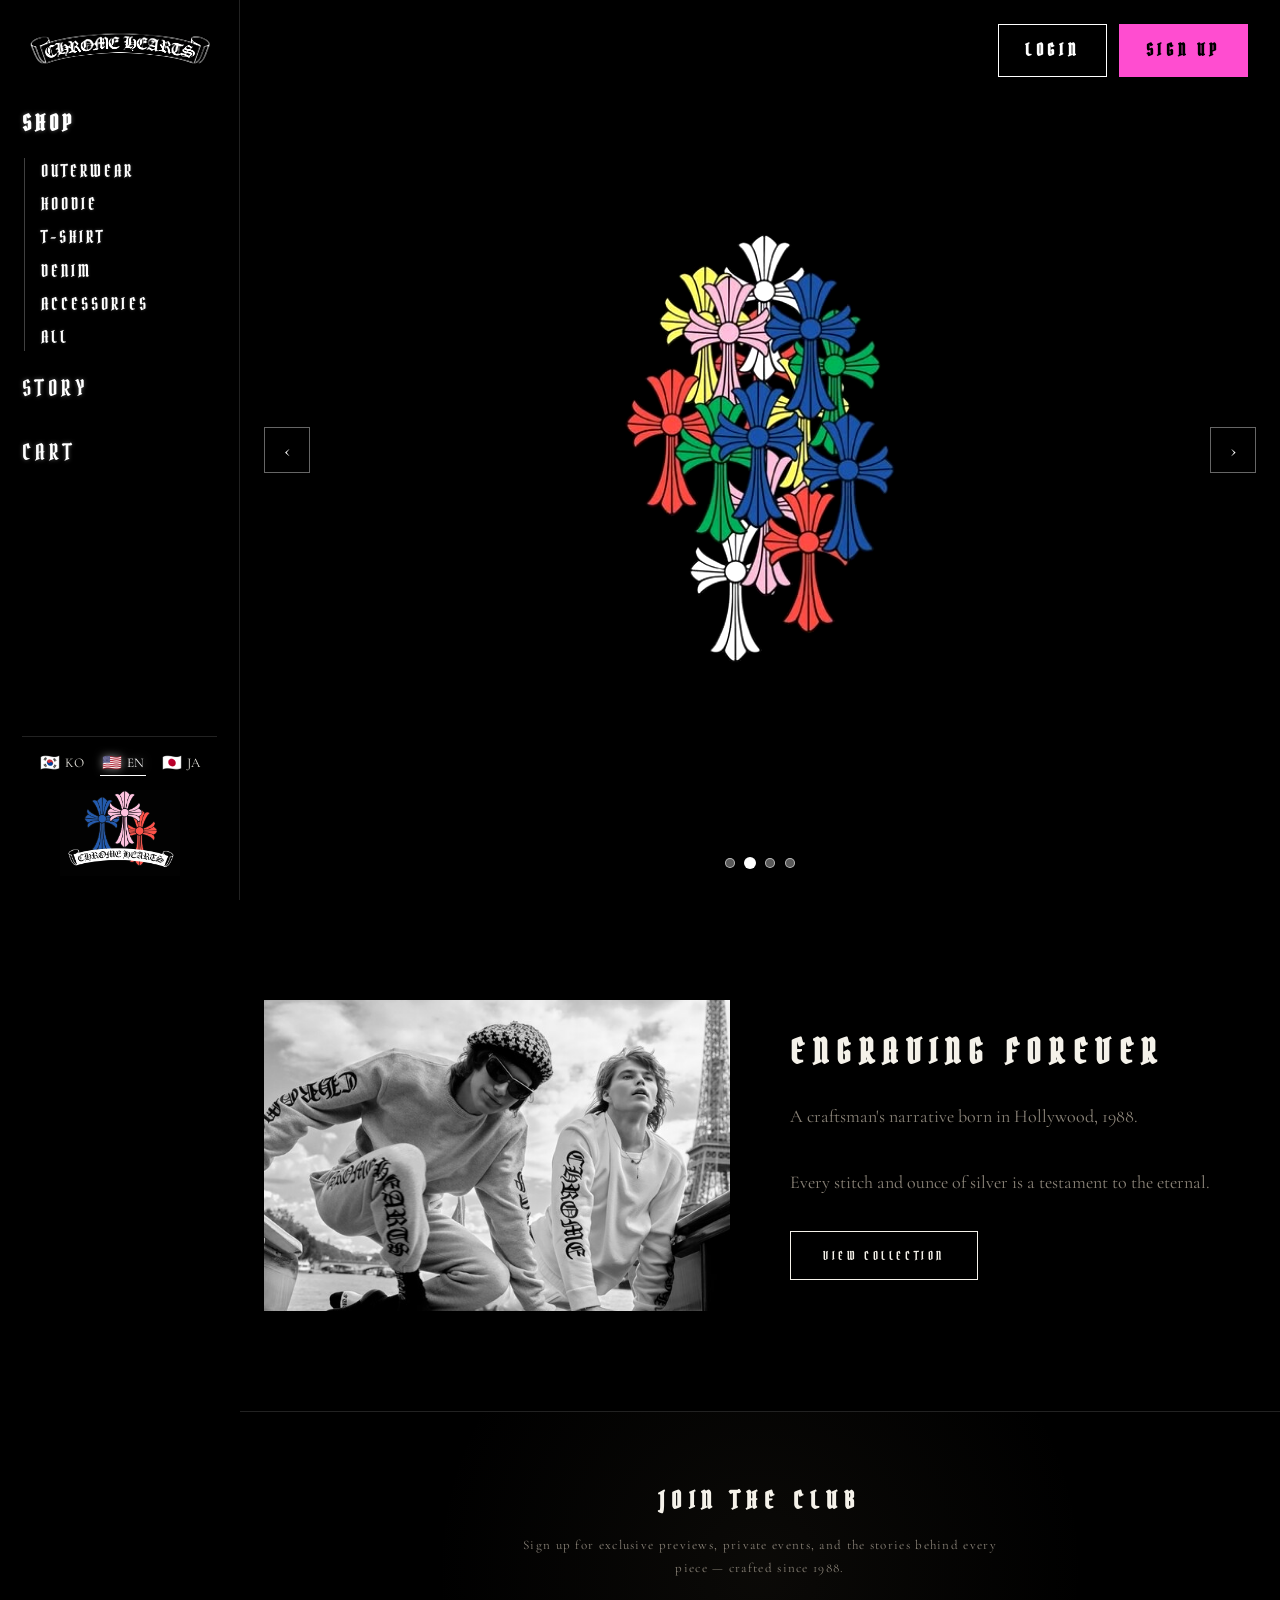
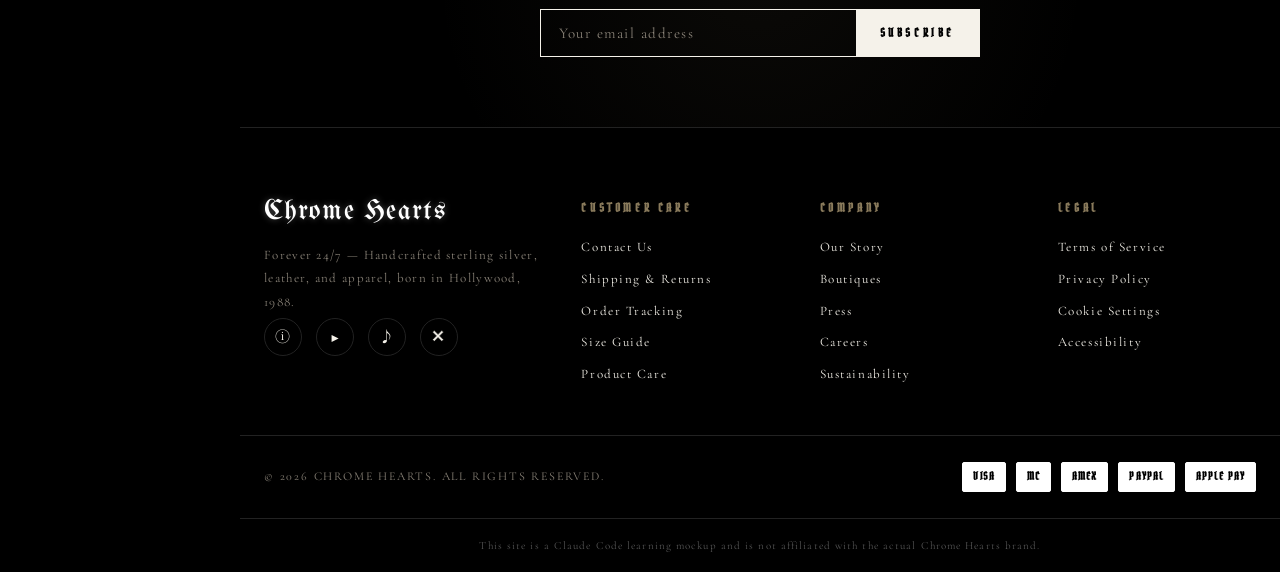
==== index.html @ c3559861 "Initial commit: Chrome Hearts mockup site" ====
<!doctype html>
<html lang="ko">
<head>
  <meta charset="utf-8" />
  <meta name="viewport" content="width=device-width, initial-scale=1" />
  <title>Chrome Hearts — Mockup</title>
  <!-- 공통 CSS: 컬러·폰트·헤더·푸터 -->
  <link rel="stylesheet" href="css/common.css" />
  <!-- 메인 페이지 전용 CSS -->
  <link rel="stylesheet" href="css/home.css" />
</head>
<body>

<!-- ================================================================
     공통 헤더 (모든 페이지에서 동일한 마크업 사용)
     - 로고 / 네비 / 언어 토글(KO·EN·JA) / 장바구니 아이콘+뱃지
     - data-i18n 속성에 "키.경로" 를 달아두면 i18n.js 가 교체
================================================================ -->
<!-- 좌측 세로 사이드바: 로고 / 네비(쇼핑은 서브카테고리까지 펼쳐짐) / 언어·장바구니 -->
<aside class="sidebar">
  <a href="index.html" class="logo" aria-label="Chrome Hearts">
    <img src="assets/logo.png" alt="Chrome Hearts" />
  </a>

  <nav class="nav">
    <!-- 사이드바 네비는 언어 토글과 무관하게 항상 영어 고정 (data-i18n 미부착) -->
    <div class="nav-group">
      <a href="shop.html" class="nav-group__title">SHOP</a>
      <div class="nav-group__sub">
        <a href="shop.html?cat=outer">Outerwear</a>
        <a href="shop.html?cat=hoodie">Hoodie</a>
        <a href="shop.html?cat=tshirt">T-Shirt</a>
        <a href="shop.html?cat=denim">Denim</a>
        <a href="shop.html?cat=accessory">Accessories</a>
        <a href="shop.html?cat=all">All</a>
      </div>
    </div>
    <a href="index.html#story">Story</a>
    <a href="cart.html">Cart</a>
  </nav>

  <!-- 하단: 언어 토글 + 장바구니 뱃지 링크 -->
  <div class="sidebar-tools">
    <div class="lang-switch">
      <button data-lang="ko"><span class="flag">🇰🇷</span>KO</button>
      <button data-lang="en"><span class="flag">🇺🇸</span>EN</button>
      <button data-lang="ja"><span class="flag">🇯🇵</span>JA</button>
    </div>
    <a href="cart.html" class="cart-link" aria-label="cart">
      <span class="cart-icon">🛒</span>
      <span class="cart-label">Cart</span>
      <span class="cart-badge" data-count="0">0</span>
    </a>
  </div>
</aside>

<!-- ================================================================
     히어로 슬라이더: 풀스크린 이미지 6장을 페이드로 자동 전환
     - 좌우 화살표로 즉시 이동, 하단 도트로 현재 위치 표시/이동
     - 슬라이드 div 들은 모두 겹쳐 있고 .is-active 만 보이도록 opacity 전환
================================================================ -->
<!-- 메인 우측 상단 계정 버튼: 로그인(화이트 아웃라인) / 회원가입(핑크 필) 각기 다른 색상 포인트 -->
<div class="auth-btns">
  <a href="#" class="auth-btn auth-btn--login">Login</a>
  <a href="#" class="auth-btn auth-btn--signup">Sign Up</a>
</div>

<section class="hero" id="hero">
  <div class="hero__slides" id="heroSlides">
    <!-- 각 이미지는 620x620 고정 박스 안에 contain 되어 크기 일정하게 표시됨 -->
    <div class="hero__slide is-active"><img src="assets/hero/1.jpg" alt="" /></div>
    <div class="hero__slide"><img src="assets/hero/3.jpg" alt="" /></div>
    <div class="hero__slide"><img src="assets/hero/2.jpeg" alt="" /></div>
    <div class="hero__slide"><img src="assets/hero/4.jpg" alt="" /></div>
  </div>

  <button class="hero__nav prev" id="heroPrev" aria-label="prev">‹</button>
  <button class="hero__nav next" id="heroNext" aria-label="next">›</button>
  <div class="hero__dots" id="heroDots"></div>
</section>

<!-- 카테고리·신상품 섹션은 요청에 따라 메인에서 숨김 (shop.html 에서 접근) -->

<!-- ================================================================
     브랜드 스토리 섹션
================================================================ -->
<!-- 브랜드 스토리: 왼쪽 이미지(브랜드 룩북), 오른쪽은 검정 배경 + 카피
     섹션 전체 배경을 완전 검정(#000)으로 해서 히어로와 이질감 없이 이어지도록 -->
<section class="section story-section" id="story">
  <div class="container">
    <div class="story reveal">
      <!-- 좌측 이미지를 2장 슬라이드(페이드)로 순환 -->
      <div class="story__img" id="storySlides">
        <img src="assets/story.jpg" alt="brand story" class="is-active" />
        <img src="assets/story2.webp" alt="brand story" />
      </div>
      <div class="story__text">
        <h3 class="story__title" data-i18n="home.story_title">Engraving Forever</h3>
        <!-- 본문을 두 줄(두 문단)로 분리 — 문장 경계에서 자연스럽게 끊어 가독성 향상 -->
        <p class="story__body" data-i18n="home.story_body_1">A craftsman's narrative born in Hollywood, 1988.</p>
        <p class="story__body" data-i18n="home.story_body_2">Every stitch and ounce of silver is a testament to the eternal.</p>
        <a class="btn" href="shop.html" data-i18n="hero.cta">View Collection</a>
      </div>
    </div>
  </div>
</section>

<!-- ================================================================
     공통 푸터
================================================================ -->
<!-- ================================================================
     풋터: 럭셔리 브랜드 풀 풋터 구조
     - Newsletter → 4단 정보 → Bottom bar → Disclaimer
     - 실제 쇼핑몰 감성을 내되 학습용 고지는 마지막에 유지
================================================================ -->
<footer class="site-footer">
  <!-- 뉴스레터 가입 -->
  <div class="footer-newsletter">
    <h3>Join the Club</h3>
    <p>Sign up for exclusive previews, private events, and the stories behind every piece — crafted since 1988.</p>
    <form onsubmit="event.preventDefault(); this.querySelector('input').value=''; this.querySelector('button').textContent='✓ Subscribed';">
      <input type="email" placeholder="Your email address" required />
      <button type="submit">Subscribe</button>
    </form>
  </div>

  <!-- 메인 4단: 브랜드 · 고객 지원 · 회사 · 팔로우 -->
  <div class="footer-main">
    <div class="footer-col footer-brand">
      <div class="footer-brand__logo">Chrome Hearts</div>
      <p class="footer-brand__tag">
        Forever 24/7 — Handcrafted sterling silver, leather, and apparel, born in Hollywood, 1988.
      </p>
      <div class="footer-social" aria-label="social">
        <a href="#" aria-label="Instagram" title="Instagram">ⓘ</a>
        <a href="#" aria-label="YouTube" title="YouTube">▶</a>
        <a href="#" aria-label="TikTok" title="TikTok">♪</a>
        <a href="#" aria-label="X" title="X">✕</a>
      </div>
    </div>

    <div class="footer-col">
      <h4>Customer Care</h4>
      <ul>
        <li><a href="#">Contact Us</a></li>
        <li><a href="#">Shipping &amp; Returns</a></li>
        <li><a href="#">Order Tracking</a></li>
        <li><a href="#">Size Guide</a></li>
        <li><a href="#">Product Care</a></li>
      </ul>
    </div>

    <div class="footer-col">
      <h4>Company</h4>
      <ul>
        <li><a href="index.html#story">Our Story</a></li>
        <li><a href="#">Boutiques</a></li>
        <li><a href="#">Press</a></li>
        <li><a href="#">Careers</a></li>
        <li><a href="#">Sustainability</a></li>
      </ul>
    </div>

    <div class="footer-col">
      <h4>Legal</h4>
      <ul>
        <li><a href="#">Terms of Service</a></li>
        <li><a href="#">Privacy Policy</a></li>
        <li><a href="#">Cookie Settings</a></li>
        <li><a href="#">Accessibility</a></li>
      </ul>
    </div>
  </div>

  <!-- 하단 바: 저작권 · 결제수단 · 지역 -->
  <div class="footer-bottom">
    <div>© 2026 CHROME HEARTS. ALL RIGHTS RESERVED.</div>
    <div class="footer-bottom__payments" aria-label="payments">
      <span>VISA</span>
      <span>MC</span>
      <span>AMEX</span>
      <span>PAYPAL</span>
      <span>APPLE&nbsp;PAY</span>
    </div>
  </div>

  <!-- 학습용 고지 (맨 아래 작은 줄) -->
  <div class="footer-disclaimer" data-i18n="footer.disclaimer">This site is a Claude Code learning mockup and is not affiliated with the actual Chrome Hearts brand.</div>
</footer>

<!-- ================================================================
     스크립트
     - 순서 주의: i18n → products → cart → main
     - 신상품 렌더링은 페이지 하단에서 직접 처리
================================================================ -->
<script src="js/i18n.js"></script>
<script src="js/products.js"></script>
<script src="js/cart.js"></script>
<script src="js/main.js"></script>
<script>
  /* 히어로 슬라이더: 이미지 .is-active 클래스 토글 + 자동 4.5초 전환 */
  (function initHeroSlider() {
    const slides = document.querySelectorAll('#heroSlides .hero__slide');
    const dotsBox = document.getElementById('heroDots');
    const prevBtn = document.getElementById('heroPrev');
    const nextBtn = document.getElementById('heroNext');
    if (slides.length <= 1) return;

    let idx = 0;
    const AUTO_MS = 3300;  /* 자동 전환 간격을 살짝 더 빠르게 */
    let timer = null;

    slides.forEach((_, i) => {
      const b = document.createElement('button');
      if (i === 0) b.classList.add('is-active');
      b.addEventListener('click', () => go(i));
      dotsBox.appendChild(b);
    });
    const dots = dotsBox.querySelectorAll('button');

    function go(next) {
      idx = (next + slides.length) % slides.length;
      slides.forEach((s, i) => s.classList.toggle('is-active', i === idx));
      dots.forEach((d, i) => d.classList.toggle('is-active', i === idx));
      resetTimer();
    }
    function resetTimer() {
      clearInterval(timer);
      timer = setInterval(() => go(idx + 1), AUTO_MS);
    }

    prevBtn.addEventListener('click', () => go(idx - 1));
    nextBtn.addEventListener('click', () => go(idx + 1));
    resetTimer();
  })();

  /* 브랜드 스토리 이미지 슬라이더: 4초마다 is-active 교체 */
  (function initStorySlider() {
    const imgs = document.querySelectorAll('#storySlides img');
    if (imgs.length <= 1) return;
    let i = 0;
    setInterval(() => {
      imgs[i].classList.remove('is-active');
      i = (i + 1) % imgs.length;
      imgs[i].classList.add('is-active');
    }, 4000);
  })();
</script>

</body>
</html>
---- css/common.css ----
/* =========================================================
   common.css — 전체 페이지에서 공통으로 쓰는 스타일
   - 컬러/폰트 같은 "디자인 토큰"을 변수로 모아둬서
     나중에 한 곳만 바꾸면 사이트 전체 분위기가 바뀌도록 설계
   - 헤더/푸터/버튼 등 모든 페이지가 공유하는 UI를 담당
   ========================================================= */

/* ---------- 폰트 불러오기 (Google Fonts) ----------
   Cinzel: 크롬하츠 특유의 고딕 세리프 느낌의 영문 로고용
   Cormorant Garamond: 본문 영문. 고급스러운 세리프
   Noto Serif KR / JP: 한글·일본어 본문. 위 영문과 무게감이 어울림 */
/* 블랙레터(고딕) 폰트 추가:
   - UnifrakturMaguntia / Pirata One: 크롬하츠 로고 같은 중세 고딕 느낌
   - Cinzel / Cormorant Garamond: 보조 세리프 (네비·본문)
   - Noto Serif KR/JP: 한·일 본문 폴백 */
@import url('https://fonts.googleapis.com/css2?family=UnifrakturMaguntia&family=Pirata+One&family=Cinzel:wght@500;700&family=Cormorant+Garamond:wght@400;600&family=Noto+Serif+JP:wght@400;700&family=Noto+Serif+KR:wght@400;700&display=swap');

/* ---------- 디자인 토큰 (CSS 변수) ----------
   :root 는 문서 최상위. 여기 선언한 변수는 어디서나 var(--이름)으로 사용 가능 */
:root {
  /* 컬러: 크롬하츠의 어둡고 무게감 있는 럭셔리 톤 */
  --bg: #000;            /* 기본 배경: 완전한 검정 */
  --bg-soft: #0c0c0c;    /* 살짝 밝은 검정 (카드/섹션 구분용) */
  --fg: #f5f2ea;         /* 본문 텍스트: 아이보리 (완전 흰색은 너무 차가움) */
  --fg-dim: #8a8378;     /* 보조 텍스트: 빛바랜 금속톤 */
  --accent: #8a7b5c;     /* 포인트 컬러: 앤틱 골드. 버튼·강조선에 사용 */
  --line: #222;          /* 구분선: 거의 안 보이되 구조만 잡아줌 */

  /* 폰트 스택:
     --font-blackletter: 브랜드 상징 로고용 (크롬하츠 고딕 느낌)
     --font-display: 네비·섹션 타이틀 등 강조용 세리프
     --font-body: 본문 세리프 */
  --font-blackletter: 'UnifrakturMaguntia', 'Pirata One', 'Cinzel', serif;
  --font-display: 'Pirata One', 'Cinzel', 'Noto Serif KR', 'Noto Serif JP', serif;
  --font-body: 'Cormorant Garamond', 'Noto Serif KR', 'Noto Serif JP', serif;

  /* 레이아웃: 콘텐츠 최대 폭과 기본 여백 */
  --maxw: 1280px;
  --gutter: 24px;
}

/* ---------- 리셋 ----------
   브라우저마다 기본 여백/폰트가 달라서 초기화해두면 디자인이 일관됨 */
* { box-sizing: border-box; margin: 0; padding: 0; }

html, body {
  background: var(--bg);
  color: var(--fg);
  font-family: var(--font-body);
  font-size: 17px;         /* 본문 기준 크기. 세리프 폰트는 살짝 크게 해야 잘 읽힘 */
  line-height: 1.6;
  -webkit-font-smoothing: antialiased; /* 맥에서 글자 뭉개짐 방지 */
}

a { color: inherit; text-decoration: none; }
img { max-width: 100%; display: block; }
button { font-family: inherit; cursor: pointer; background: none; border: none; color: inherit; }

/* ---------- 좌측 사이드바 ----------
   - 페이지 좌측에 고정된 세로 네비게이션
   - 로고(최상단) / 네비(중앙, 쇼핑은 서브카테고리까지 펼쳐짐) / 언어·장바구니(하단)
   - 본문은 body 에 padding-left 를 줘서 사이드바에 가리지 않도록 함 */
:root { --sidebar-w: 240px; }

body { padding-left: var(--sidebar-w); }

.sidebar {
  position: fixed;
  top: 0; left: 0; bottom: 0;
  width: var(--sidebar-w);
  padding: 24px 22px;
  background: #000;
  border-right: 1px solid var(--line);
  display: flex;
  flex-direction: column;
  gap: 22px;
  z-index: 100;
  overflow: hidden;         /* 스크롤바 금지 — 내용은 항상 한 화면 안에 */
}

/* 로고: 이미지(말굽+크로스 엠블럼)
   - 핵심: 클릭/호버 영역이 이미지 크기에만 딱 맞도록 inline-block + 가운데 정렬
   - 원본 PNG 는 알파 채널이 없고 검정 배경이라 사이드바(검정)와 자연스럽게 이어짐
   - filter drop-shadow 는 '이미지 바깥 직사각형'에 빛을 만들어 버튼처럼 보이게 하므로 제거
   - 원본에 상하 검정 여백 + "CHROME HEARTS" 배너 포함 → object-fit: cover 로 말굽만 잘라 보여줌 */
/* 로고: 가로형 "CHROME HEARTS" 배너 이미지 (원본 403x107, 비율 ≒ 3.77:1)
   사이드바 폭에 맞춰 가로 전체를 채우되 비율 유지.
   크롭 없이 통짜 이미지 그대로 사용 — 여백 문제가 원본에 없어서 간단. */
.logo {
  display: block;
  width: 100%;
  max-width: 240px;          /* 살짝 더 크게 */
  align-self: center;
  line-height: 0;
  transition: opacity .2s, filter .2s;
}
.logo:hover { opacity: 0.9; }
.logo img {
  width: 100%;
  height: auto;
  display: block;
  /* 선명도·밝기 보정: contrast + brightness 를 살짝 올려 원본보다 또렷하게 */
  filter: brightness(1.25) contrast(1.2);
}

/* 메인 네비게이션 (세로 스택) — 간격을 줄여 한 화면 안에 들어가도록 */
.nav { display: flex; flex-direction: column; gap: 12px; flex: 1; }

/* 메인 네비 항목: 가독성 우선 — 흰색·큰 글씨 (요청에 따라 확대)
   기본 상태에서도 약한 글로우를 깔아 화면에서 글자가 또렷하게 살아나도록 */
.nav > a,
.nav > .nav-group > .nav-group__title {
  font-family: var(--font-display);
  font-size: 22px;
  letter-spacing: 0.2em;
  text-transform: uppercase;
  color: #ffffff;
  padding: 8px 0;
  display: block;
  border-bottom: 1px solid transparent;
  text-shadow: 0 0 4px rgba(255,255,255,0.35);
  transition: color .2s, border-color .2s, text-shadow .2s;
  cursor: pointer;
}
.nav > a:hover,
.nav > .nav-group > .nav-group__title:hover {
  color: #fff;
  text-shadow: 0 0 10px rgba(255,255,255,0.6); /* 호버 시 실버 글로우 */
}

/* 쇼핑 그룹: 하위 카테고리 리스트가 항상 펼쳐진 상태 */
.nav-group { display: flex; flex-direction: column; gap: 8px; }
.nav-group__title {
  font-weight: 700;
  color: #fff !important;
}
.nav-group__sub {
  display: flex;
  flex-direction: column;
  gap: 6px;
  padding-left: 16px;
  border-left: 1px solid rgba(255,255,255,0.25);
  margin-left: 2px;
}
.nav-group__sub a {
  font-family: var(--font-display);
  font-size: 17px;
  letter-spacing: 0.18em;
  text-transform: uppercase;
  color: #ffffff;                        /* 서브메뉴도 흰색으로 밝기 업 */
  text-shadow: 0 0 3px rgba(255,255,255,0.25);
  transition: color .2s, text-shadow .2s;
}
.nav-group__sub a:hover {
  color: #fff;
  text-shadow: 0 0 8px rgba(255,255,255,0.5);
}

/* 하단 도구 영역 (언어 + 장바구니) */
.sidebar-tools {
  display: flex;
  flex-direction: column;
  gap: 14px;
  padding-top: 14px;
  border-top: 1px solid var(--line);
  align-items: center;        /* 장바구니 이미지 중앙 정렬 */
}

/* 언어 토글: 국기 + 언어코드. 가로 배치로 컴팩트하게 */
.lang-switch { display: flex; flex-direction: row; gap: 14px; font-size: 14px; letter-spacing: 0.1em; }
.lang-switch button {
  padding: 4px 2px;
  color: #e8e6df;
  display: inline-flex;
  align-items: center;
  gap: 5px;
  border-bottom: 1px solid transparent;
  transition: color .2s, border-color .2s;
}
.lang-switch button .flag { font-size: 16px; line-height: 1; }
.lang-switch button:hover { color: #fff; }
.lang-switch button.active {
  color: #fff;
  border-bottom-color: #fff;
  text-shadow: 0 0 8px rgba(255,255,255,0.5);
}

/* 장바구니 링크: 크로스 3개 엠블럼 이미지를 버튼처럼 사용.
   - 내부의 cart-icon / cart-label 은 CSS 로 숨기고 이미지만 보여준다.
   - 이미지 위에 작은 숫자 뱃지를 absolute 로 얹어 담긴 수량 표시. */
.cart-link {
  position: relative;
  display: inline-block;
  width: 120px;           /* 사이드바 폭에 여유 있게 들어가는 크기 */
  align-self: center;
  line-height: 0;
  transition: opacity .2s, filter .2s;
  background: url('../assets/cart-logo.png') center / contain no-repeat;
  aspect-ratio: 409 / 292;   /* 원본 비율 유지 → 세로 스크롤 없이 깔끔 */
  filter: brightness(1.1);
}
.cart-link:hover { opacity: 0.85; filter: brightness(1.3); }

/* 기존 아이콘·라벨 텍스트는 숨김 (이미지로 대체) */
.cart-link .cart-icon,
.cart-link .cart-label { display: none; }
.cart-badge {
  position: absolute;
  top: -6px; right: -10px;
  background: var(--accent);
  color: #000;
  font-size: 10px;
  font-weight: 700;
  min-width: 16px;
  height: 16px;
  padding: 0 4px;
  border-radius: 8px;
  display: flex; align-items: center; justify-content: center;
}
.cart-badge[data-count="0"] { display: none; } /* 0이면 숨김 */

/* ---------- 버튼 ----------
   브랜드 톤에 맞는 미니멀 아웃라인 버튼 */
.btn {
  display: inline-block;
  padding: 14px 32px;
  font-family: var(--font-display);
  font-size: 12px;
  letter-spacing: 0.3em;
  text-transform: uppercase;
  border: 1px solid var(--fg);
  color: var(--fg);
  transition: background .3s, color .3s;
}
.btn:hover { background: var(--fg); color: var(--bg); }
.btn--accent { border-color: var(--accent); color: var(--accent); }
.btn--accent:hover { background: var(--accent); color: var(--bg); }
.btn:disabled { opacity: .4; cursor: not-allowed; }
.btn:disabled:hover { background: none; color: var(--fg); }

/* ---------- 섹션 공통 ----------
   페이지 안쪽 콘텐츠는 max-width 로 중앙 정렬 */
.container {
  max-width: var(--maxw);
  margin: 0 auto;
  padding: 0 var(--gutter);
}
.section { padding: 100px 0; }
.section-title {
  font-family: var(--font-display);
  font-size: 32px;
  letter-spacing: 0.25em;
  text-align: center;
  margin-bottom: 60px;
  text-transform: uppercase;
}

/* ---------- 푸터 (럭셔리 브랜드 풀풋터) ----------
   - 상단: 뉴스레터 가입 영역 (섹션 구분용 골드 라인)
   - 중단: 4단(Customer Care / Company / Follow / Contact) + 로고
   - 하단: 결제 수단 · 지역 선택 · 저작권 · 학습 고지
   - 실제 럭셔리몰 감성: 풍부한 여백, 세리프 타이포, 얇은 구분선 */
.site-footer {
  background: #000;
  color: var(--fg);
  border-top: 1px solid var(--line);
  padding: 0;
  font-size: 13px;
  letter-spacing: 0.1em;
}
.site-footer a { color: var(--fg); transition: color .2s; }
.site-footer a:hover { color: var(--accent); }

/* ── 뉴스레터 영역 ── */
.footer-newsletter {
  border-bottom: 1px solid var(--line);
  padding: 70px var(--gutter);
  text-align: center;
  background:
    radial-gradient(circle at 50% 50%, rgba(138,123,92,0.08), transparent 60%),
    #000;
}
.footer-newsletter h3 {
  font-family: var(--font-display);
  font-size: 24px;
  letter-spacing: 0.3em;
  text-transform: uppercase;
  margin-bottom: 14px;
  font-weight: 700;
}
.footer-newsletter p {
  color: var(--fg-dim);
  max-width: 480px;
  margin: 0 auto 28px;
  line-height: 1.8;
}
.footer-newsletter form {
  display: inline-flex;
  align-items: stretch;
  max-width: 440px;
  width: 100%;
  border: 1px solid var(--fg);
}
.footer-newsletter input {
  flex: 1;
  background: transparent;
  border: 0;
  padding: 14px 18px;
  color: var(--fg);
  font-family: var(--font-body);
  font-size: 15px;
  letter-spacing: 0.1em;
  outline: none;
}
.footer-newsletter input::placeholder { color: var(--fg-dim); }
.footer-newsletter button {
  padding: 0 24px;
  background: var(--fg);
  color: #000;
  font-family: var(--font-display);
  font-size: 12px;
  letter-spacing: 0.3em;
  text-transform: uppercase;
  font-weight: 700;
  border: 0;
  cursor: pointer;
  transition: background .2s, color .2s;
}
.footer-newsletter button:hover { background: var(--accent); color: #000; }

/* ── 메인 4단 영역 ── */
.footer-main {
  display: grid;
  grid-template-columns: 1.4fr 1fr 1fr 1fr;
  gap: 40px;
  max-width: var(--maxw);
  margin: 0 auto;
  padding: 70px var(--gutter) 50px;
}
.footer-brand__logo {
  font-family: var(--font-blackletter);
  font-size: 28px;
  line-height: 1;
  color: #fff;
  margin-bottom: 18px;
  text-shadow: 0 0 6px rgba(255,255,255,0.3);
}
.footer-brand__tag {
  color: var(--fg-dim);
  line-height: 1.8;
  max-width: 280px;
  font-size: 13px;
}
.footer-col h4 {
  font-family: var(--font-display);
  font-size: 12px;
  letter-spacing: 0.3em;
  text-transform: uppercase;
  color: var(--accent);
  margin-bottom: 20px;
  font-weight: 700;
}
.footer-col ul { list-style: none; display: flex; flex-direction: column; gap: 11px; }
.footer-col ul a {
  color: var(--fg);
  font-size: 13px;
  letter-spacing: 0.12em;
}
.footer-col ul a:hover { color: var(--accent); }

/* 소셜 아이콘 영역 */
.footer-social {
  display: flex;
  gap: 14px;
  margin-top: 4px;
}
.footer-social a {
  width: 38px; height: 38px;
  display: inline-flex;
  align-items: center;
  justify-content: center;
  border: 1px solid var(--line);
  border-radius: 50%;
  font-size: 15px;
  color: var(--fg);
  transition: border-color .2s, background .2s, color .2s;
}
.footer-social a:hover {
  border-color: var(--accent);
  background: var(--accent);
  color: #000;
}

/* ── 하단 바: 결제·지역·저작권 ── */
.footer-bottom {
  border-top: 1px solid var(--line);
  padding: 26px var(--gutter);
  max-width: var(--maxw);
  margin: 0 auto;
  display: flex;
  justify-content: space-between;
  align-items: center;
  flex-wrap: wrap;
  gap: 18px;
  color: var(--fg-dim);
  font-size: 12px;
  letter-spacing: 0.15em;
}
.footer-bottom__links { display: flex; gap: 22px; }
.footer-bottom__payments {
  display: flex;
  gap: 10px;
  font-size: 11px;
  letter-spacing: 0.2em;
}
/* 결제 수단 배지: 흰 배경 + 검정 글씨로 반전시켜 실제 결제 로고 느낌을 냄 */
.footer-bottom__payments span {
  padding: 5px 10px;
  background: #ffffff;
  color: #000000;
  border: 1px solid #ffffff;
  font-family: var(--font-display);
  font-weight: 700;
  letter-spacing: 0.1em;
  border-radius: 2px;
}

/* 학습 고지 띠 (가장 아래) */
.footer-disclaimer {
  text-align: center;
  padding: 18px var(--gutter);
  border-top: 1px solid var(--line);
  color: #555;
  font-size: 11px;
  letter-spacing: 0.1em;
}

/* 모바일 */
@media (max-width: 900px) {
  .footer-main { grid-template-columns: 1fr 1fr; gap: 36px; padding: 50px var(--gutter); }
  .footer-bottom { flex-direction: column; align-items: flex-start; gap: 12px; }
  .footer-newsletter h3 { font-size: 18px; }
}
@media (max-width: 520px) {
  .footer-main { grid-template-columns: 1fr; }
}

/* ---------- 진입 애니메이션 ----------
   IntersectionObserver 로 .is-visible 클래스를 붙이면 자연스럽게 등장 */
.reveal {
  opacity: 0;
  transform: translateY(24px);
  transition: opacity .9s ease, transform .9s ease;
}
.reveal.is-visible { opacity: 1; transform: none; }

/* ---------- 모바일 반응형 ----------
   900px 미만: 사이드바를 상단 바 형태로 접는다 (body 패딩 제거) */
@media (max-width: 900px) {
  body { padding-left: 0; padding-top: 0; }
  .sidebar {
    position: static;
    width: 100%;
    height: auto;
    flex-direction: column;
    gap: 24px;
    padding: 20px var(--gutter);
  }
  .nav { gap: 14px; }
  .section { padding: 60px 0; }
  .section-title { font-size: 22px; margin-bottom: 36px; }
  .logo { font-size: 16px; }
}
---- css/home.css ----
/* =========================================================
   home.css — 메인 페이지 전용 스타일
   - 히어로, 카테고리, 신상품, 브랜드 스토리 섹션
   ========================================================= */

/* ---------- 우측 상단 계정 버튼 ----------
   - 메인 페이지 히어로 위, 사이드바 영역 밖(본문 오른쪽 위)에 고정
   - Login: 화이트 아웃라인(차분한 포인트) / Sign Up: 핑크 필(브랜드 무지개 팔레트에서 차용)
   - 두 버튼의 색상 포인트를 달리 해서 시선을 끌되 전체 톤은 유지 */
.auth-btns {
  position: fixed;
  top: 24px;
  right: 32px;
  display: flex;
  gap: 12px;
  z-index: 200;
}
.auth-btn {
  font-family: var(--font-display);
  font-size: 17px;                /* 가독성 확보 위해 확대 */
  font-weight: 700;               /* 굵게 */
  letter-spacing: 0.28em;
  text-transform: uppercase;
  padding: 12px 26px;
  border: 1px solid transparent;
  transition: background .2s, color .2s, border-color .2s, box-shadow .2s;
}
/* Login: 투명 배경 + 흰 테두리/글씨. 호버 시 반전 */
.auth-btn--login {
  color: #fff;
  border-color: #fff;
  background: transparent;
}
.auth-btn--login:hover {
  background: #fff;
  color: #000;
  box-shadow: 0 0 14px rgba(255,255,255,0.4);
}
/* Sign Up: 핑크 계열 필링 — 무지개 팔레트의 핑크(#ff4dd0) 포인트 */
.auth-btn--signup {
  color: #000;
  background: #ff4dd0;
  border-color: #ff4dd0;
  font-weight: 700;
}
.auth-btn--signup:hover {
  background: #ff7ce0;
  border-color: #ff7ce0;
  box-shadow: 0 0 16px rgba(255,77,208,0.55);
}

/* 모바일에서는 사이드바가 상단으로 접히므로 auth 버튼도 더 작게 */
@media (max-width: 900px) {
  .auth-btns { top: 14px; right: 16px; gap: 8px; }
  .auth-btn { padding: 10px 18px; font-size: 14px; }
}

/* ---------- 히어로 슬라이더 ----------
   풀스크린 슬라이더: 이미지 6장이 페이드로 순환.
   - .slide 들은 모두 position:absolute 로 겹쳐 있고 opacity 로만 전환
   - .is-active 가 붙은 슬라이드만 불투명(1), 나머지는 투명(0)
   - JS 에서 일정 시간마다 .is-active 를 다음 슬라이드로 옮김
*/
.hero {
  position: relative;
  width: 100%;
  height: 100vh;          /* 사이드바 제외 본문 영역 전체를 차지 */
  overflow: hidden;
  background: #000;
}

.hero__slides { position: absolute; inset: 0; background: #000; }

/* 각 슬라이드는 검정 배경 위에 이미지를 가운데 배치.
   실제 <img> 를 쓰고 max-width/height 로 크기를 제한해 "작게" 노출.
   모든 원본이 검정 배경이라 페이지(검정)와 자연스럽게 이어짐. */
.hero__slide {
  position: absolute;
  inset: 0;
  display: flex;
  align-items: center;
  justify-content: center;
  opacity: 0;
  transition: opacity 0.9s ease;
  background: #000;
}
.hero__slide.is-active { opacity: 1; }

.hero__slide img {
  /* 모든 이미지가 동일한 "고정 박스" 안에 들어가도록 px 단위로 크기 제한.
     원본 파일 크기·비율이 달라도 항상 420x420 박스 안에서 contain 되므로
     화면상 차지하는 영역이 거의 동일하게 보인다. */
  width: 620px;
  height: 620px;
  max-width: 85vw;    /* 모바일 등 좁은 화면 대응: 뷰포트 폭의 85% 넘지 않도록 */
  max-height: 85vh;
  object-fit: contain;
  /* 선명도 보정: jpg 압축으로 뭉개진 선을 또렷하게 */
  image-rendering: -webkit-optimize-contrast;
  filter: contrast(1.08) brightness(1.05);
  /* 이미지 검정 배경이 페이지 검정과 매끄럽게 이어지도록 screen 합성 */
  mix-blend-mode: screen;
}

/* 하단 중앙의 인디케이터 도트: 현재 슬라이드 표시 + 클릭으로 이동 */
.hero__dots {
  position: absolute;
  left: 0; right: 0; bottom: 32px;
  display: flex;
  justify-content: center;
  gap: 10px;
  z-index: 3;
}
.hero__dots button {
  width: 10px; height: 10px;
  border-radius: 50%;
  background: rgba(255,255,255,0.35);
  border: 1px solid rgba(255,255,255,0.6);
  transition: background .2s, transform .2s;
}
.hero__dots button.is-active {
  background: #fff;
  transform: scale(1.2);
}

/* 좌우 화살표: 이전/다음 버튼 */
.hero__nav {
  position: absolute;
  top: 50%;
  transform: translateY(-50%);
  width: 46px; height: 46px;
  font-size: 22px;
  color: #fff;
  background: rgba(0,0,0,0.35);
  border: 1px solid rgba(255,255,255,0.4);
  display: flex; align-items: center; justify-content: center;
  transition: background .2s;
  z-index: 3;
}
.hero__nav:hover { background: rgba(0,0,0,0.7); }
.hero__nav.prev { left: 24px; }
.hero__nav.next { right: 24px; }

/* ---------- 카테고리 바로가기 ----------
   의류 4 + 악세사리 1 = 총 5장 카드. 이미지 위에 카테고리명 오버레이 */
.cat-grid {
  display: grid;
  grid-template-columns: repeat(5, 1fr);
  gap: 16px;
}
.cat-card {
  position: relative;
  aspect-ratio: 3/4;
  overflow: hidden;
  background: #000;
  border: 1px solid var(--line);
  display: flex;
  align-items: center;
  justify-content: center;
}
.cat-card svg {
  width: 55%; height: auto;
  opacity: 0.7;
  transition: transform .6s ease, opacity .3s;
}
.cat-card:hover svg { transform: scale(1.08); opacity: 1; }
.cat-card__label {
  position: absolute;
  left: 0; right: 0; bottom: 0;
  padding: 18px;
  font-family: var(--font-display);
  letter-spacing: 0.3em;
  text-transform: uppercase;
  font-size: 14px;
  /* 아래쪽에 검정 그라데이션 깔아서 글자가 잘 읽히도록 */
  background: linear-gradient(180deg, transparent, rgba(0,0,0,0.85));
}

/* ---------- 신상품 그리드 ----------
   4개 상품을 한 줄로. 카드 자체는 shop 페이지와 동일 스타일이지만 여기선 간소화 */
.prod-grid {
  display: grid;
  grid-template-columns: repeat(4, 1fr);
  gap: 24px;
}
/* 상품 카드: 실제 이미지 로드. 배경은 검정 유지.
   이미지마다 흰 바탕/검정 바탕이 섞여 있으므로 카드 테두리를 얇게 유지해 자연스럽게. */
.prod-card { background: #000; border: 1px solid var(--line); overflow: hidden; }
.prod-card__img {
  aspect-ratio: 1/1;
  overflow: hidden;
  background: #000;
  position: relative;
}
.prod-card__img img {
  width: 100%; height: 100%;
  object-fit: cover;
  transition: transform .8s ease;
}
.prod-card:hover .prod-card__img img { transform: scale(1.05); }
.prod-card__body { padding: 18px; }
.prod-card__name {
  font-family: var(--font-display);
  font-size: 14px;
  letter-spacing: 0.15em;
  text-transform: uppercase;
  margin-bottom: 6px;
}
.prod-card__price { color: var(--fg-dim); font-size: 15px; }

/* ---------- 브랜드 스토리 섹션 ----------
   좌 이미지(브랜드 룩북) / 우 검정 배경 + 타이틀·본문. 히어로와 톤 맞춤 */
.story-section { background: #000; }
.story {
  display: grid;
  grid-template-columns: 1fr 1fr;
  gap: 60px;
  align-items: center;
}
/* 스토리 이미지는 슬라이더 컨테이너 — 내부 img 를 겹쳐 놓고 opacity 로 교체 */
.story__img {
  position: relative;
  aspect-ratio: 3/2;            /* 원본 600x400 비율 유지 */
  overflow: hidden;
}
.story__img img {
  position: absolute;
  inset: 0;
  width: 100%; height: 100%;
  object-fit: cover;
  opacity: 0;
  transition: opacity 1s ease;
}
.story__img img.is-active { opacity: 1; }
.story__text { color: var(--fg); }
.story__title {
  font-family: var(--font-display);
  font-size: 34px;
  letter-spacing: 0.25em;
  text-transform: uppercase;
  margin-bottom: 24px;
  line-height: 1.3;
}
.story__body { color: var(--fg-dim); font-size: 18px; line-height: 1.9; margin-bottom: 32px; }

/* ---------- 모바일 ----------
   5열 → 2열, 4열 → 2열, 스토리는 1열로 접힘 */
@media (max-width: 900px) {
  .cat-grid { grid-template-columns: repeat(2, 1fr); }
  .prod-grid { grid-template-columns: repeat(2, 1fr); }
  .story { grid-template-columns: 1fr; gap: 30px; }
  .story__title { font-size: 24px; }
  .hero { min-height: 70vh; }
}
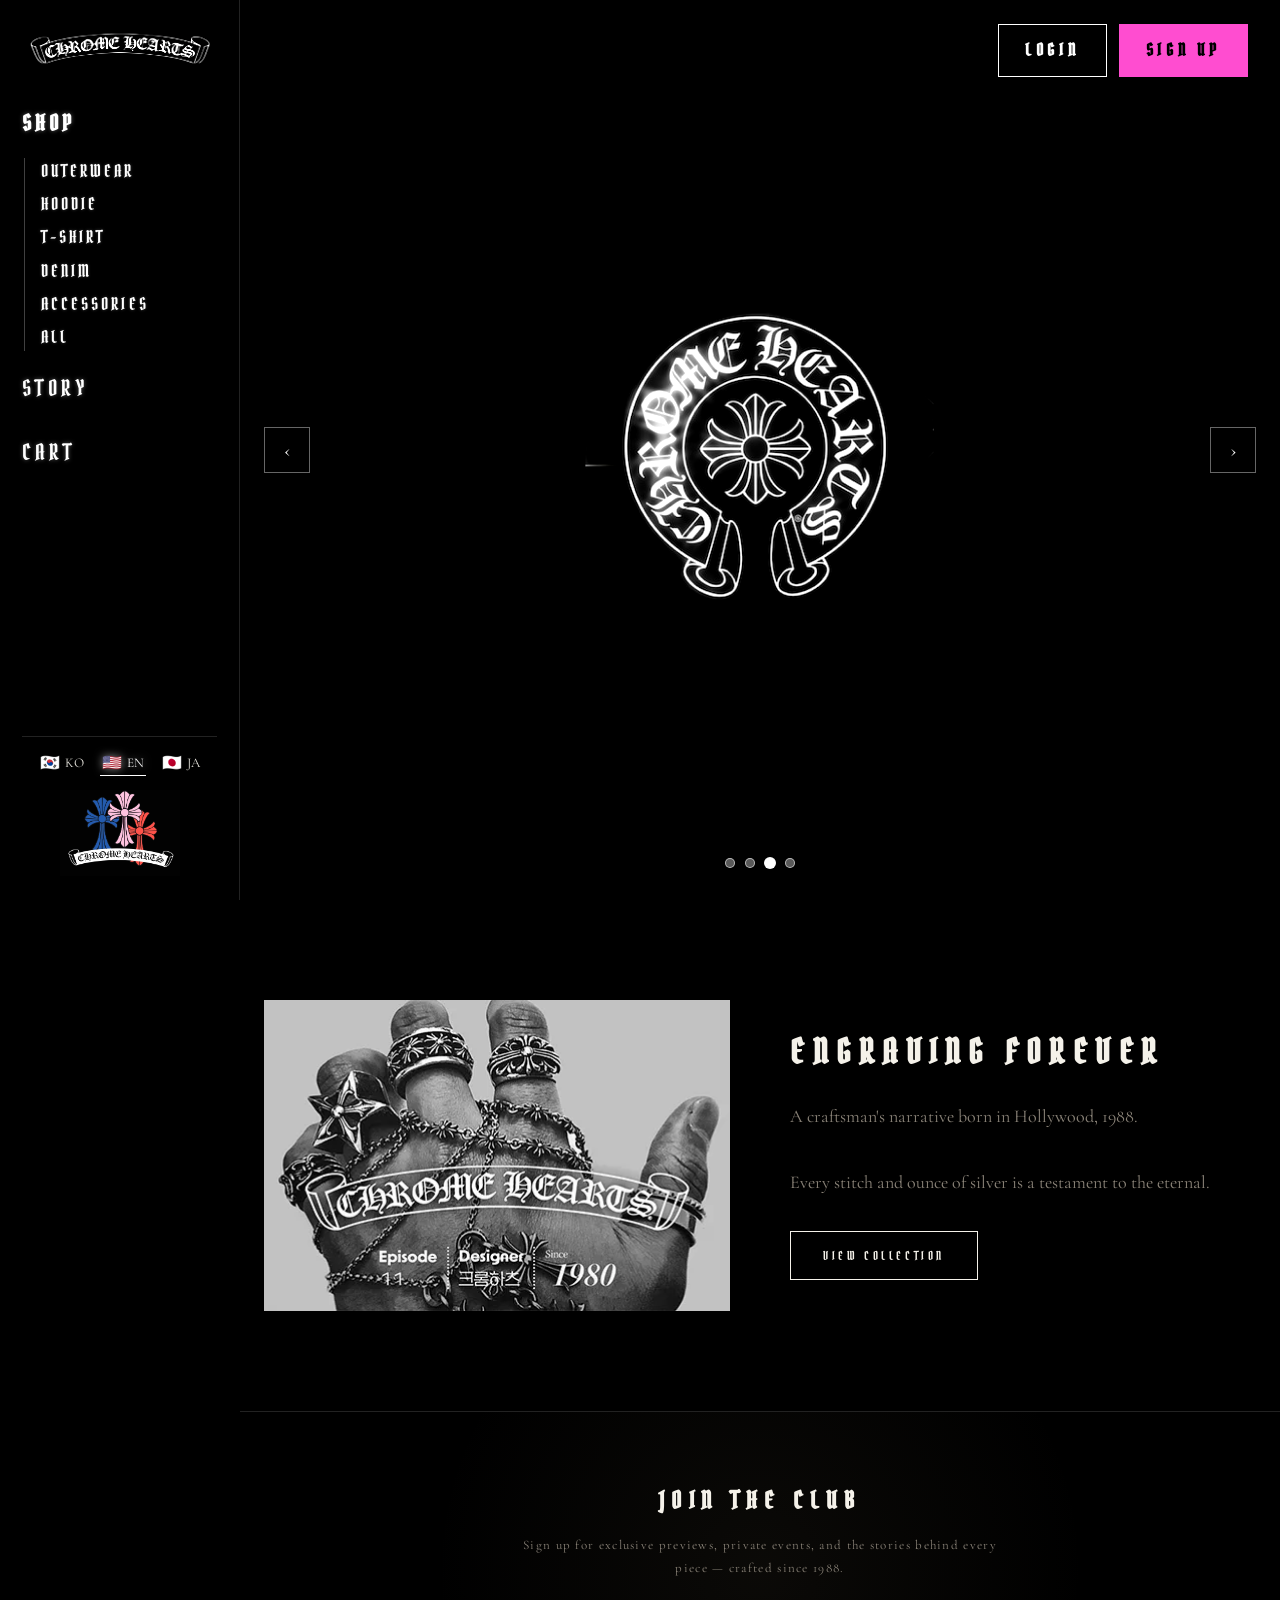
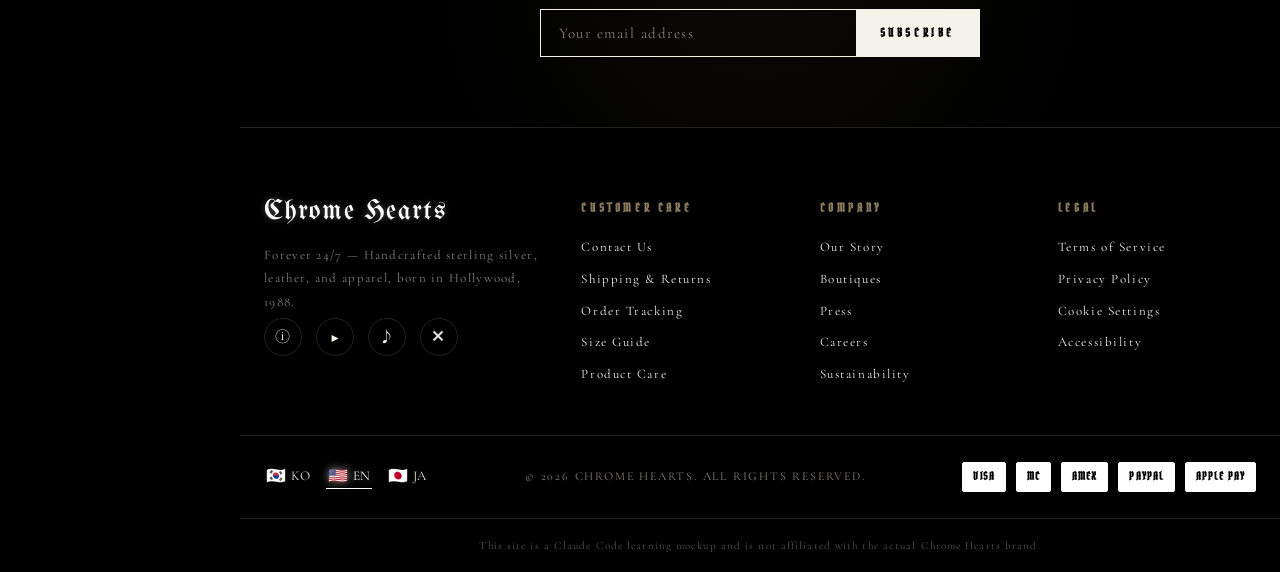
==== commit 0505864b: "모바일 언어 토글을 푸터로 이동" ====
--- a/index.html
+++ b/index.html
@@ -174,6 +174,12 @@
 
   <!-- 하단 바: 저작권 · 결제수단 · 지역 -->
   <div class="footer-bottom">
+    <!-- 모바일 전용 언어 토글 (PC 에서는 CSS 로 숨김) -->
+    <div class="lang-switch lang-switch--footer">
+      <button data-lang="ko"><span class="flag">🇰🇷</span>KO</button>
+      <button data-lang="en"><span class="flag">🇺🇸</span>EN</button>
+      <button data-lang="ja"><span class="flag">🇯🇵</span>JA</button>
+    </div>
     <div>© 2026 CHROME HEARTS. ALL RIGHTS RESERVED.</div>
     <div class="footer-bottom__payments" aria-label="payments">
       <span>VISA</span>
--- a/css/common.css
+++ b/css/common.css
@@ -166,6 +166,9 @@
   align-items: center;        /* 장바구니 이미지 중앙 정렬 */
 }
 
+/* 푸터용 언어 토글은 PC 에서는 숨김 (사이드바 토글만 노출) */
+.lang-switch--footer { display: none; }
+
 /* 언어 토글: 국기 + 언어코드. 가로 배치로 컴팩트하게 */
 .lang-switch { display: flex; flex-direction: row; gap: 14px; font-size: 14px; letter-spacing: 0.1em; }
 .lang-switch button {
@@ -455,19 +458,71 @@
 .reveal.is-visible { opacity: 1; transform: none; }
 
 /* ---------- 모바일 반응형 ----------
-   900px 미만: 사이드바를 상단 바 형태로 접는다 (body 패딩 제거) */
+   900px 이하: 사이드바를 상단 고정 컴팩트 헤더로 재배치.
+   기존 세로 네비를 가로로 접어 화면을 덜 잡아먹게 함.
+   본문은 상단 헤더 높이만큼만 아래로 밀림. */
 @media (max-width: 900px) {
-  body { padding-left: 0; padding-top: 0; }
+  :root { --sidebar-w: 0px; }    /* 좌측 패딩 없앰 */
+  body { padding-left: 0; padding-top: 86px; }  /* 상단 바 높이에 맞춰 본문 밀림 */
+
+  /* 사이드바 → 상단 고정 바로 변신 (세로를 넉넉히 키워 메뉴 가독성 확보) */
   .sidebar {
-    position: static;
+    position: fixed;
+    top: 0; left: 0; right: 0; bottom: auto;
     width: 100%;
-    height: auto;
-    flex-direction: column;
-    gap: 24px;
-    padding: 20px var(--gutter);
+    height: 86px;
+    flex-direction: row;
+    align-items: center;
+    gap: 14px;
+    padding: 10px 18px;
+    overflow: hidden;
+    border-right: 0;
+    border-bottom: 1px solid var(--line);
   }
-  .nav { gap: 14px; }
-  .section { padding: 60px 0; }
-  .section-title { font-size: 22px; margin-bottom: 36px; }
-  .logo { font-size: 16px; }
-}
+
+  /* 로고: 상단 바 높이가 커진 만큼 함께 키움 */
+  .logo { max-width: 160px; margin: 0; align-self: center; }
+
+  /* 네비: 가로 스크롤 가능한 한 줄 — 글씨 더 크게 */
+  .nav {
+    flex-direction: row;
+    flex-wrap: nowrap;
+    overflow-x: auto;
+    gap: 20px;
+    flex: 1;
+    scrollbar-width: none;
+  }
+  .nav::-webkit-scrollbar { display: none; }
+  .nav > a,
+  .nav > .nav-group > .nav-group__title { font-size: 16px; padding: 4px 0; letter-spacing: 0.2em; }
+  /* SHOP 서브카테고리는 모바일에서 숨김(공간 부족) → SHOP 링크로 대체 */
+  .nav-group__sub { display: none; }
+
+  /* 하단 도구 영역: 가로로 컴팩트 */
+  .sidebar-tools {
+    flex-direction: row;
+    gap: 10px;
+    padding-top: 0;
+    border-top: 0;
+    margin-left: auto;
+    align-items: center;
+  }
+  /* 모바일에서는 상단 바의 언어 토글 숨기고 푸터 토글만 사용 */
+  .sidebar .lang-switch { display: none; }
+  .lang-switch--footer {
+    display: flex;
+    flex-direction: row;
+    gap: 14px;
+    margin-right: auto;
+  }
+  .cart-link { width: 44px; }
+
+  .section { padding: 40px 0; }
+  .section-title { font-size: 20px; margin-bottom: 28px; }
+}
+
+/* 아주 작은 폰 화면: 공간 절약 */
+@media (max-width: 520px) {
+  .nav > a { font-size: 15px; }
+  /* 푸터 언어 토글은 계속 텍스트+국기 유지 (공간 있음) */
+}
--- a/css/home.css
+++ b/css/home.css
@@ -244,11 +244,45 @@
 .story__body { color: var(--fg-dim); font-size: 18px; line-height: 1.9; margin-bottom: 32px; }
 
 /* ---------- 모바일 ----------
-   5열 → 2열, 4열 → 2열, 스토리는 1열로 접힘 */
+   5열 → 2열, 4열 → 2열, 스토리는 1열로 접힘
+   ⚠ 이 블록은 모바일 전용 — PC(900px 초과) 레이아웃에 영향 없음 */
 @media (max-width: 900px) {
   .cat-grid { grid-template-columns: repeat(2, 1fr); }
   .prod-grid { grid-template-columns: repeat(2, 1fr); }
   .story { grid-template-columns: 1fr; gap: 30px; }
-  .story__title { font-size: 24px; }
-  .hero { min-height: 70vh; }
-}
+  .story__title { font-size: 22px; letter-spacing: 0.15em; }
+  .story__body { font-size: 15px; }
+  .hero { height: auto; min-height: 70vh; }
+
+  /* 히어로 슬라이드 이미지: 고정 620×620 이 폰 가로폭을 넘치던 문제 → 뷰포트 기준으로 축소 */
+  .hero__slide img {
+    width: 85vw;
+    height: 85vw;
+    max-width: 480px;
+    max-height: 60vh;
+  }
+
+  /* 슬라이더 화살표·도트 축소 */
+  .hero__nav { width: 38px; height: 38px; font-size: 18px; }
+  .hero__nav.prev { left: 10px; }
+  .hero__nav.next { right: 10px; }
+  .hero__dots { bottom: 18px; }
+
+  /* 우측 상단 Login / Sign Up 축소 (모바일 탑바 아래에 위치 — 탑바 86px + 여백 10px) */
+  .auth-btns { top: 96px; right: 10px; gap: 6px; }
+  .auth-btn { padding: 7px 12px; font-size: 11px; letter-spacing: 0.18em; }
+
+  /* 푸터: 4단 → 2단, 하단바 세로로 */
+  .footer-main { grid-template-columns: 1fr 1fr; gap: 30px; padding: 50px 20px; }
+  .footer-newsletter { padding: 50px 20px; }
+  .footer-newsletter h3 { font-size: 18px; letter-spacing: 0.2em; }
+  .footer-bottom { flex-direction: column; align-items: flex-start; gap: 12px; font-size: 11px; }
+  .footer-bottom__payments { flex-wrap: wrap; }
+}
+
+/* 아주 좁은 화면: 1단 그리드 + 일부 요소 숨김 */
+@media (max-width: 520px) {
+  .cat-grid { grid-template-columns: 1fr; }
+  .footer-main { grid-template-columns: 1fr; }
+  .auth-btns { display: none; } /* 너무 좁아서 가림 */
+}
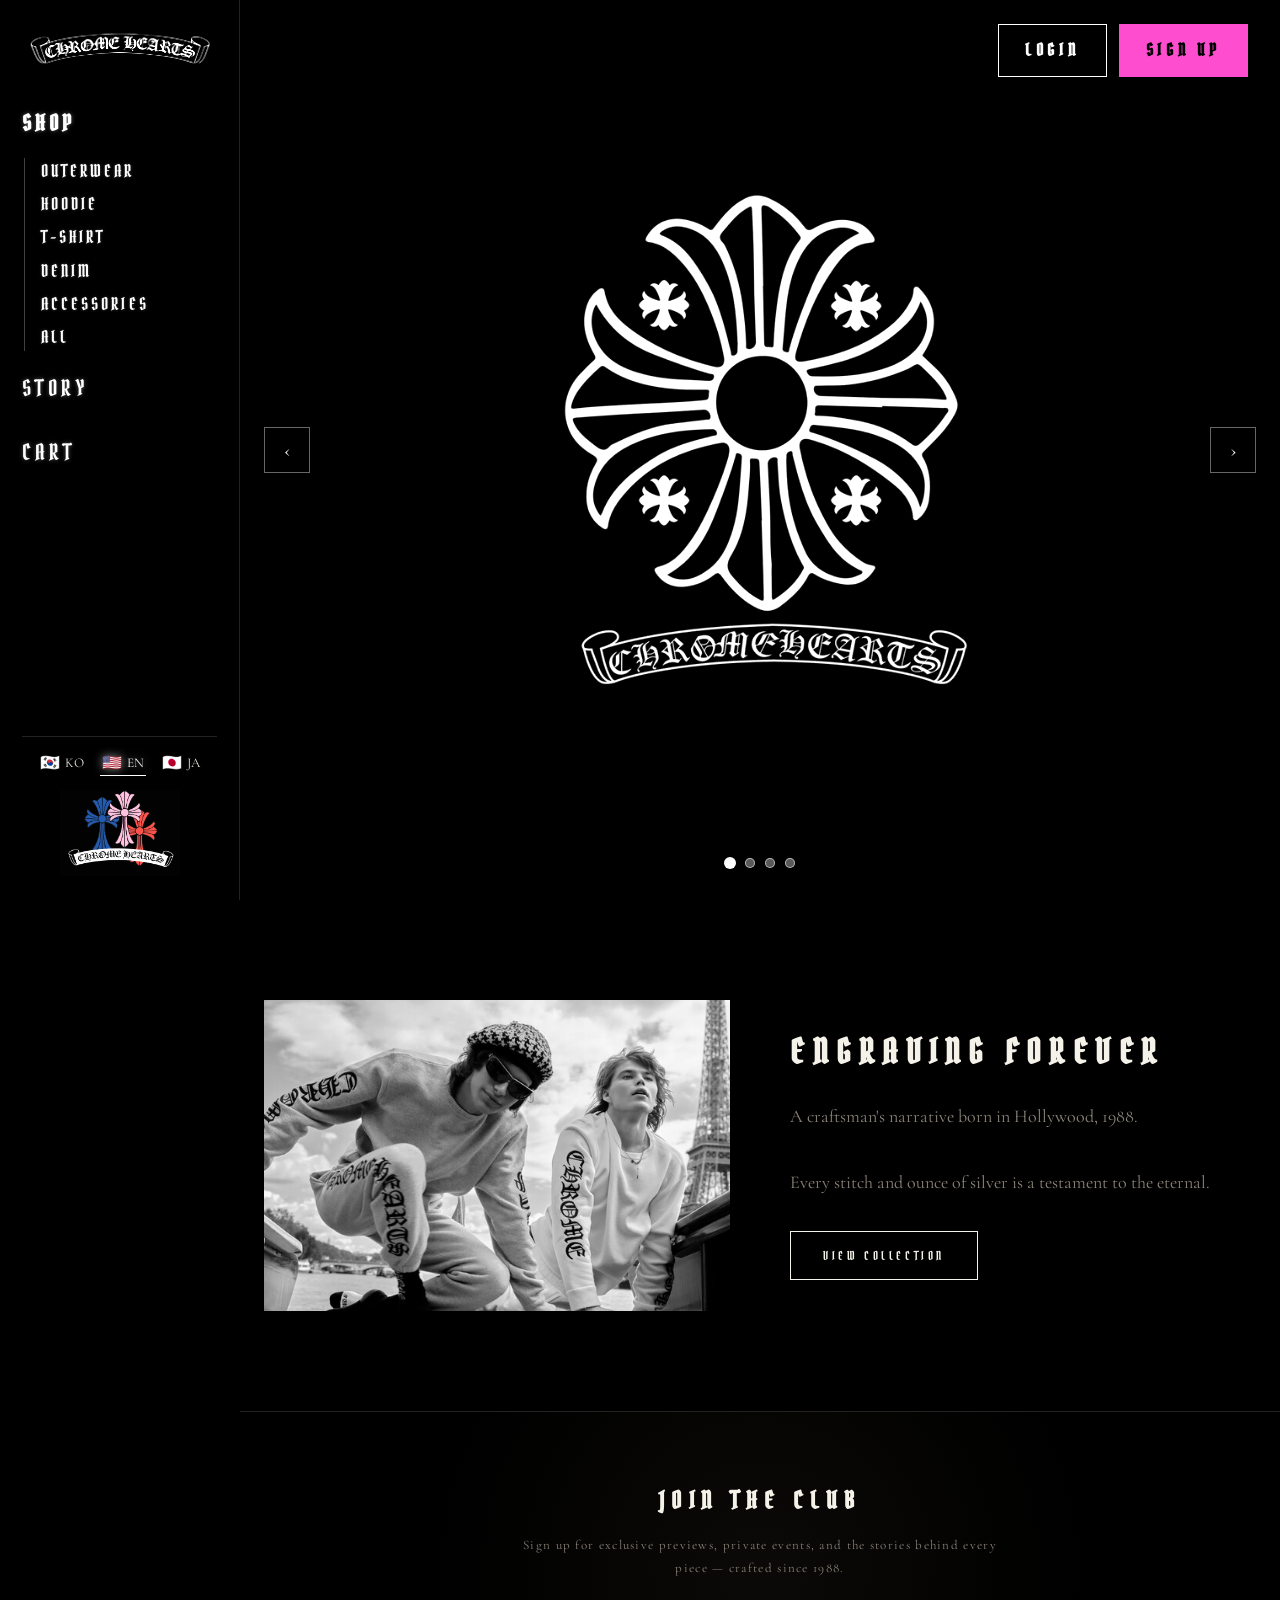
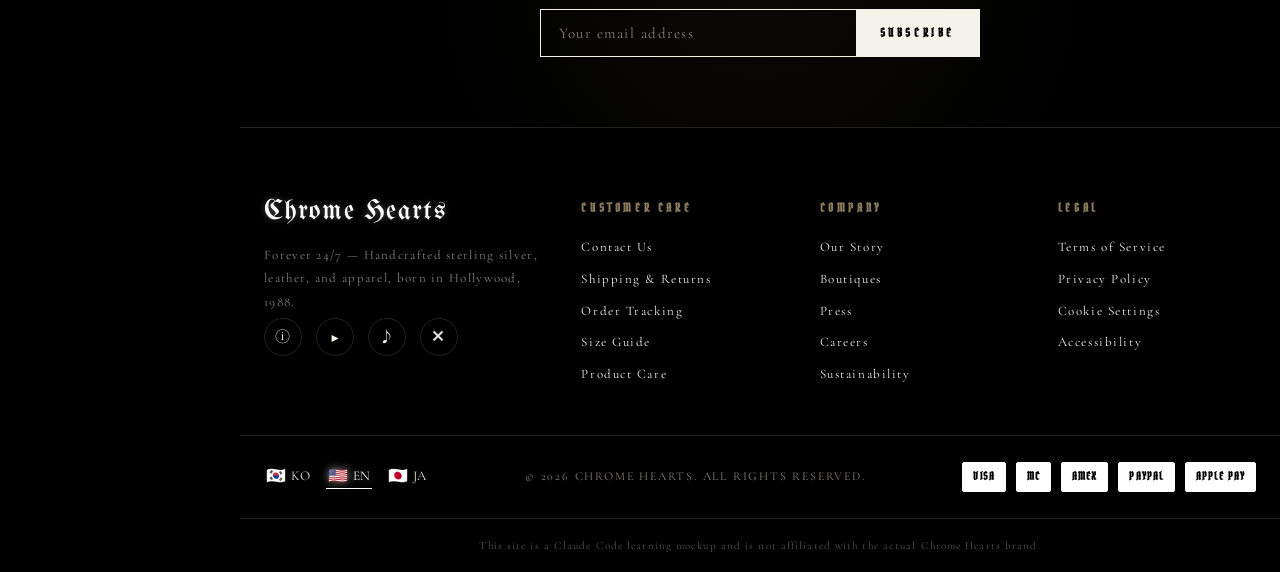
==== commit 56d6e9bb: "모바일: 햄버거 메뉴 + 좌측 드로어 사이드바 (PC 영향 없음)" ====
--- a/index.html
+++ b/index.html
@@ -11,12 +11,23 @@
 </head>
 <body>
 
-<!-- ================================================================
-     공통 헤더 (모든 페이지에서 동일한 마크업 사용)
-     - 로고 / 네비 / 언어 토글(KO·EN·JA) / 장바구니 아이콘+뱃지
-     - data-i18n 속성에 "키.경로" 를 달아두면 i18n.js 가 교체
-================================================================ -->
-<!-- 좌측 세로 사이드바: 로고 / 네비(쇼핑은 서브카테고리까지 펼쳐짐) / 언어·장바구니 -->
+<!-- 모바일 전용 탑바: 햄버거(좌) + 로고(중앙) + 카트(우).
+     PC 에서는 CSS 로 숨김. 햄버거 클릭 시 .sidebar 가 왼쪽에서 슬라이드로 열림. -->
+<header class="mobile-topbar">
+  <button class="menu-toggle" aria-label="menu">
+    <span></span><span></span><span></span>
+  </button>
+  <a href="index.html" class="mobile-logo"><img src="assets/logo.png" alt="Chrome Hearts" /></a>
+  <a href="cart.html" class="mobile-cart" aria-label="cart">
+    <img src="assets/cart-logo.png" alt="cart" />
+    <span class="cart-badge" data-count="0">0</span>
+  </a>
+</header>
+
+<!-- 드로어 배경 (모바일에서 사이드바가 열렸을 때 뒤를 어둡게 덮음; 클릭하면 닫힘) -->
+<div class="sidebar-backdrop"></div>
+
+<!-- 좌측 세로 사이드바: PC 에선 항상 보이고, 모바일에선 햄버거로 토글되는 드로어 -->
 <aside class="sidebar">
   <a href="index.html" class="logo" aria-label="Chrome Hearts">
     <img src="assets/logo.png" alt="Chrome Hearts" />
--- a/css/common.css
+++ b/css/common.css
@@ -461,53 +461,96 @@
    900px 이하: 사이드바를 상단 고정 컴팩트 헤더로 재배치.
    기존 세로 네비를 가로로 접어 화면을 덜 잡아먹게 함.
    본문은 상단 헤더 높이만큼만 아래로 밀림. */
+/* ===== 모바일 전용 탑바·드로어 ===== */
+.mobile-topbar { display: none; }
+.sidebar-backdrop { display: none; }
+
 @media (max-width: 900px) {
-  :root { --sidebar-w: 0px; }    /* 좌측 패딩 없앰 */
-  body { padding-left: 0; padding-top: 86px; }  /* 상단 바 높이에 맞춰 본문 밀림 */
-
-  /* 사이드바 → 상단 고정 바로 변신 (세로를 넉넉히 키워 메뉴 가독성 확보) */
+  :root { --sidebar-w: 0px; }
+  body { padding-left: 0; padding-top: 70px; }
+
+  /* 상단 바(햄버거 / 로고 / 카트) — 모바일에서만 노출 */
+  .mobile-topbar {
+    display: flex;
+    align-items: center;
+    justify-content: space-between;
+    position: fixed;
+    top: 0; left: 0; right: 0;
+    height: 70px;
+    padding: 10px 16px;
+    background: #000;
+    border-bottom: 1px solid var(--line);
+    z-index: 90;
+  }
+  .mobile-topbar .mobile-logo { display: block; }
+  .mobile-topbar .mobile-logo img { height: 44px; width: auto; display: block; }
+  .mobile-topbar .mobile-cart {
+    position: relative;
+    width: 46px; height: 46px;
+    display: flex; align-items: center; justify-content: center;
+  }
+  .mobile-topbar .mobile-cart img { width: 40px; height: auto; display: block; }
+
+  /* 햄버거 버튼: 3줄 아이콘 */
+  .menu-toggle {
+    width: 42px; height: 42px;
+    display: flex; flex-direction: column; justify-content: center;
+    gap: 5px; padding: 0;
+  }
+  .menu-toggle span {
+    display: block;
+    width: 24px; height: 2px;
+    background: #fff;
+    transition: transform .25s, opacity .2s;
+  }
+  /* 열려 있을 때 X 자 모양으로 변신 */
+  body.is-menu-open .menu-toggle span:nth-child(1) { transform: translateY(7px) rotate(45deg); }
+  body.is-menu-open .menu-toggle span:nth-child(2) { opacity: 0; }
+  body.is-menu-open .menu-toggle span:nth-child(3) { transform: translateY(-7px) rotate(-45deg); }
+
+  /* 사이드바 → 왼쪽 드로어로 변신. 기본은 숨김(-100%), .is-open 시 슬라이드 */
   .sidebar {
     position: fixed;
-    top: 0; left: 0; right: 0; bottom: auto;
-    width: 100%;
-    height: 86px;
-    flex-direction: row;
-    align-items: center;
-    gap: 14px;
-    padding: 10px 18px;
-    overflow: hidden;
-    border-right: 0;
-    border-bottom: 1px solid var(--line);
-  }
-
-  /* 로고: 상단 바 높이가 커진 만큼 함께 키움 */
-  .logo { max-width: 160px; margin: 0; align-self: center; }
-
-  /* 네비: 가로 스크롤 가능한 한 줄 — 글씨 더 크게 */
-  .nav {
-    flex-direction: row;
-    flex-wrap: nowrap;
-    overflow-x: auto;
-    gap: 20px;
-    flex: 1;
-    scrollbar-width: none;
-  }
-  .nav::-webkit-scrollbar { display: none; }
+    top: 0; left: 0; bottom: 0;
+    width: 78%;
+    max-width: 320px;
+    height: 100vh;
+    flex-direction: column;
+    gap: 26px;
+    padding: 26px 22px;
+    background: #000;
+    border-right: 1px solid var(--line);
+    transform: translateX(-100%);
+    transition: transform .32s ease;
+    overflow-y: auto;
+    z-index: 120;
+  }
+  body.is-menu-open .sidebar { transform: translateX(0); }
+
+  /* 드로어 배경: 어둡게 덮음. 클릭하면 닫힘 */
+  .sidebar-backdrop {
+    display: block;
+    position: fixed;
+    inset: 0;
+    background: rgba(0,0,0,0.55);
+    opacity: 0;
+    pointer-events: none;
+    transition: opacity .3s;
+    z-index: 110;
+  }
+  body.is-menu-open .sidebar-backdrop {
+    opacity: 1;
+    pointer-events: auto;
+  }
+
+  /* 드로어 안의 네비: PC 와 동일한 세로 레이아웃 + 큼직한 글씨 */
+  .sidebar .nav { flex-direction: column; gap: 18px; overflow: visible; }
   .nav > a,
-  .nav > .nav-group > .nav-group__title { font-size: 16px; padding: 4px 0; letter-spacing: 0.2em; }
-  /* SHOP 서브카테고리는 모바일에서 숨김(공간 부족) → SHOP 링크로 대체 */
-  .nav-group__sub { display: none; }
-
-  /* 하단 도구 영역: 가로로 컴팩트 */
-  .sidebar-tools {
-    flex-direction: row;
-    gap: 10px;
-    padding-top: 0;
-    border-top: 0;
-    margin-left: auto;
-    align-items: center;
-  }
-  /* 모바일에서는 상단 바의 언어 토글 숨기고 푸터 토글만 사용 */
+  .nav > .nav-group > .nav-group__title { font-size: 20px; padding: 6px 0; letter-spacing: 0.22em; }
+  .nav-group__sub { display: flex; gap: 10px; }
+  .nav-group__sub a { font-size: 15px; }
+
+  /* 드로어 안 언어 토글은 숨김 (푸터용만 사용) */
   .sidebar .lang-switch { display: none; }
   .lang-switch--footer {
     display: flex;
@@ -515,7 +558,8 @@
     gap: 14px;
     margin-right: auto;
   }
-  .cart-link { width: 44px; }
+  /* 드로어 하단 도구(카트 링크) 는 보이도록 두되 스타일만 원래대로 */
+  .sidebar-tools { flex-direction: column; gap: 18px; align-items: center; border-top: 1px solid var(--line); padding-top: 18px; margin-top: auto; }
 
   .section { padding: 40px 0; }
   .section-title { font-size: 20px; margin-bottom: 28px; }
--- a/css/home.css
+++ b/css/home.css
@@ -268,8 +268,8 @@
   .hero__nav.next { right: 10px; }
   .hero__dots { bottom: 18px; }
 
-  /* 우측 상단 Login / Sign Up 축소 (모바일 탑바 아래에 위치 — 탑바 86px + 여백 10px) */
-  .auth-btns { top: 96px; right: 10px; gap: 6px; }
+  /* 우측 상단 Login / Sign Up: 모바일 탑바(70px) 아래로 위치 */
+  .auth-btns { top: 80px; right: 10px; gap: 6px; }
   .auth-btn { padding: 7px 12px; font-size: 11px; letter-spacing: 0.18em; }
 
   /* 푸터: 4단 → 2단, 하단바 세로로 */
